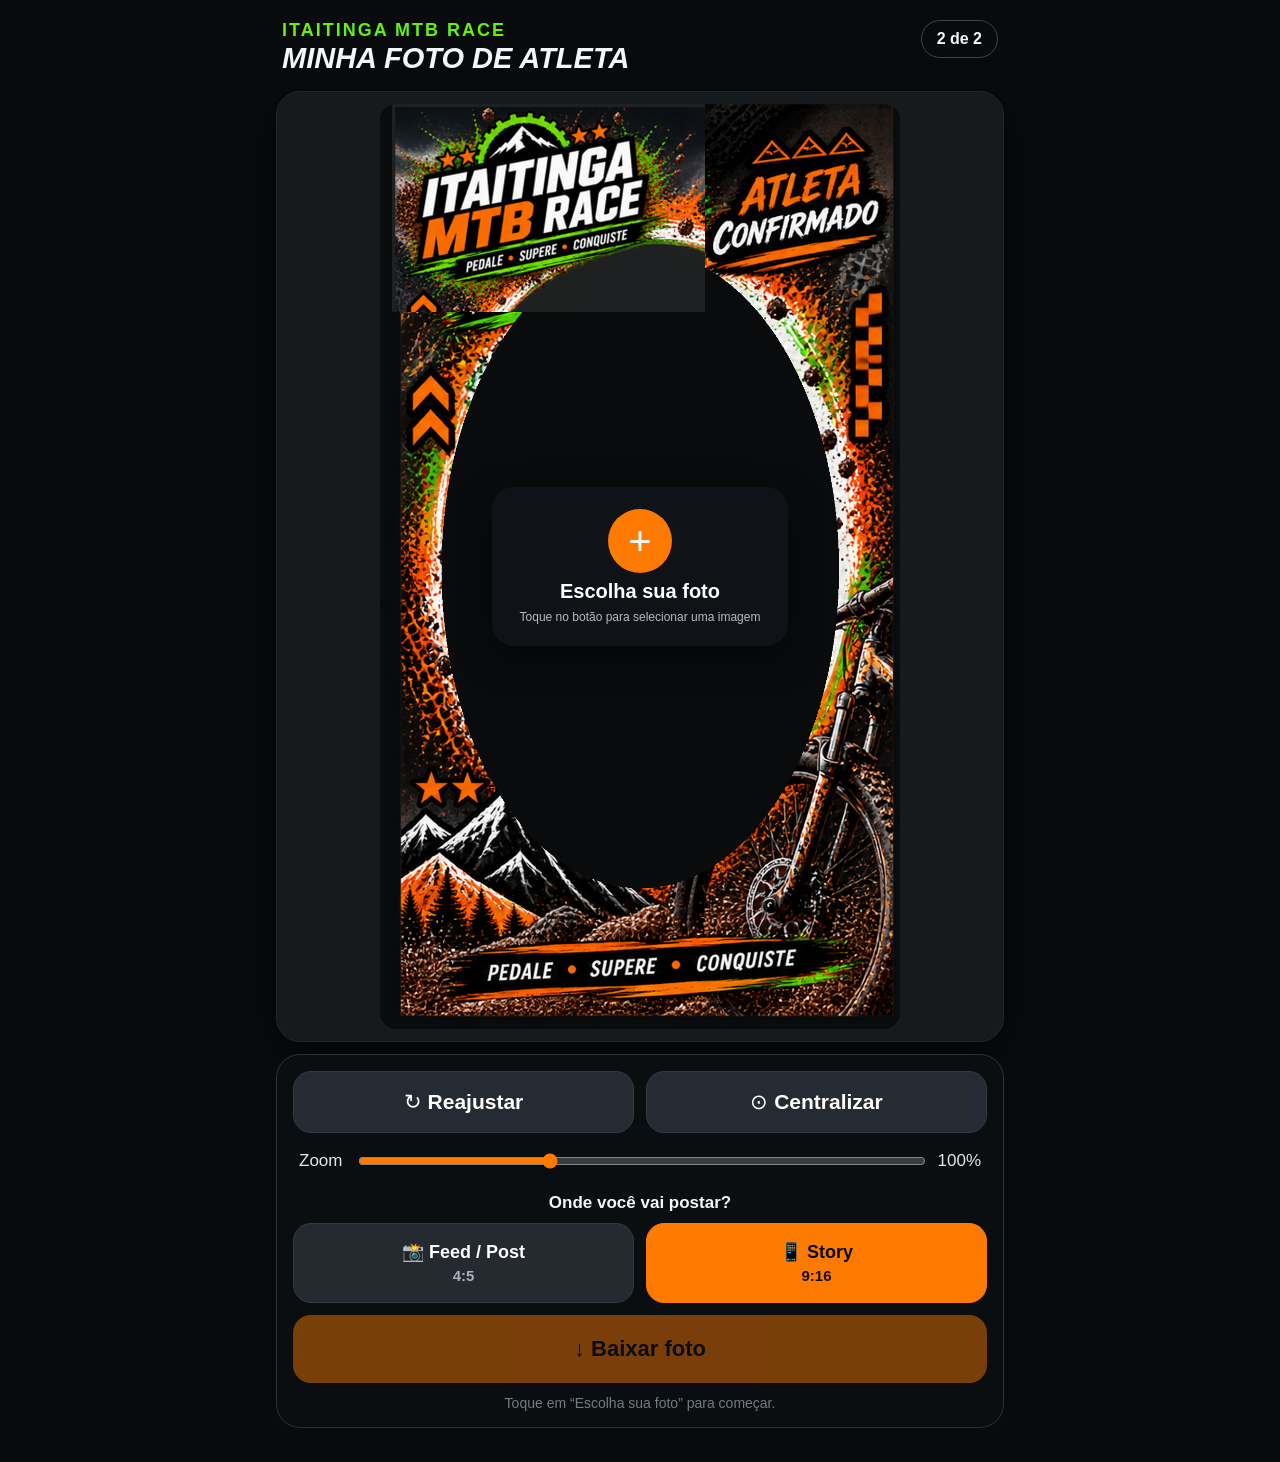
==== index.html @ 3fcb552c "Add files via upload" ====
<!doctype html>
<html lang="pt-BR">
<head>
  <meta charset="utf-8">
  <meta name="viewport" content="width=device-width,initial-scale=1,viewport-fit=cover">
  <meta name="theme-color" content="#0b0c0f">
  <title>Itaitinga MTB Race — Minha Foto de Atleta</title>
  <link rel="stylesheet" href="style.css">
</head>
<body>
  <main class="app">
    <header class="header">
      <div>
        <div class="brand">ITAITINGA MTB RACE</div>
        <h1>MINHA FOTO DE ATLETA</h1>
      </div>
      <div class="counter" id="counter">1 de 2</div>
    </header>

    <section class="preview-card">
      <div class="preview-wrap">
        <div class="preview-stage" id="previewStage" aria-label="Prévia da foto">
          <canvas id="previewCanvas"></canvas>
          <div class="empty-state" id="emptyState">
            <button class="choose-button" id="chooseButton" type="button" aria-label="Escolher sua foto">
              <span class="plus">+</span>
              <strong>Escolha sua foto</strong>
              <small>Toque no botão para selecionar uma imagem</small>
            </button>
          </div>
          <input id="fileInput" type="file" accept="image/*" hidden>
        </div>
      </div>
    </section>

    <section class="controls">
      <div class="control-row">
        <button class="secondary" id="resetButton" type="button">↻ <strong>Reajustar</strong></button>
        <button class="secondary" id="centerButton" type="button">⊙ <strong>Centralizar</strong></button>
      </div>

      <div class="zoom-row">
        <label for="zoom">Zoom</label>
        <input id="zoom" type="range" min="60" max="180" value="100" step="1">
        <output id="zoomValue">100%</output>
      </div>

      <div class="where">Onde você vai postar?</div>
      <div class="format-row">
        <button class="format" id="feedButton" type="button">
          <span>📸 <strong>Feed / Post</strong></span>
          <small>4:5</small>
        </button>
        <button class="format active" id="storyButton" type="button">
          <span>📱 <strong>Story</strong></span>
          <small>9:16</small>
        </button>
      </div>

      <button class="download" id="downloadButton" type="button">↓ Baixar foto</button>
      <p class="hint" id="hint">Toque em “Escolha sua foto” para começar.</p>
    </section>
  </main>
  <script src="app.js?v=12"></script>
</body>
</html>
---- style.css ----
*{box-sizing:border-box}
:root{
  --bg:#080a0c;
  --panel:#0e1114;
  --panel2:#171b20;
  --line:#2c333a;
  --text:#f5f6f7;
  --muted:#aeb4bb;
  --orange:#ff7a00;
}
html,body{margin:0;min-height:100%;background:var(--bg);color:var(--text);font-family:Arial,Helvetica,sans-serif}
body{display:flex;justify-content:center}
.app{width:min(760px,100%);padding:20px 16px 34px}
.header{display:flex;align-items:flex-start;justify-content:space-between;gap:16px;margin:0 6px 18px}
.brand{color:#63f20b;font-weight:900;letter-spacing:2px;font-size:18px}
h1{margin:2px 0 0;font-size:29px;line-height:1.05;font-style:italic;font-weight:900}
.counter{border:1px solid #3b424a;border-radius:30px;padding:9px 15px;font-weight:800;white-space:nowrap}
.preview-card{background:#161a1d;border:1px solid #20262c;border-radius:24px;padding:12px;box-shadow:0 10px 35px #0008}
.preview-wrap{width:100%;display:flex;justify-content:center}
.preview-stage{
  position:relative;
  width:min(100%,520px);
  aspect-ratio:9/16;
  overflow:hidden;
  background:#090b0d;
  border-radius:16px;
  touch-action:none;
  user-select:none;
}
#previewCanvas{position:absolute;inset:0;width:100%;height:100%;display:block}
.empty-state{position:absolute;inset:0;display:flex;align-items:center;justify-content:center;pointer-events:none}
.choose-button{
  pointer-events:auto;
  appearance:none;border:0;background:#101318e8;color:#fff;
  padding:22px 28px;border-radius:22px;display:flex;flex-direction:column;
  align-items:center;gap:7px;box-shadow:0 12px 35px #0008;cursor:pointer
}
.choose-button .plus{width:64px;height:64px;border-radius:50%;display:grid;place-items:center;background:var(--orange);font-size:40px;font-weight:300;line-height:1}
.choose-button strong{font-size:20px}
.choose-button small{color:#b7bcc2;font-size:12px}
.controls{margin-top:12px;background:#0b0e11;border:1px solid #2c3239;border-radius:24px;padding:16px}
.control-row{display:grid;grid-template-columns:1fr 1fr;gap:12px}
button{font:inherit}
.secondary{
  min-height:62px;border:1px solid #333b43;border-radius:18px;background:#252b32;color:#fff;
  font-size:21px;cursor:pointer
}
.secondary:active,.format:active,.download:active{transform:translateY(1px)}
.zoom-row{display:grid;grid-template-columns:auto 1fr auto;align-items:center;gap:14px;margin:18px 6px 22px}
.zoom-row label,.zoom-row output{font-size:17px;color:#e4e7ea}
input[type=range]{width:100%;accent-color:var(--orange)}
.where{text-align:center;font-weight:900;font-size:17px;margin-bottom:10px}
.format-row{display:grid;grid-template-columns:1fr 1fr;gap:12px}
.format{
  min-height:80px;border-radius:18px;border:1px solid #343b43;background:#242a30;color:#fff;
  cursor:pointer;display:flex;flex-direction:column;align-items:center;justify-content:center;gap:4px
}
.format span{font-size:18px}
.format small{font-size:15px;color:#aab0b7;font-weight:800}
.format.active{background:var(--orange);border-color:var(--orange);color:#090a0b}
.format.active small{color:#111}
.download{width:100%;margin-top:12px;min-height:68px;border:0;border-radius:18px;background:var(--orange);color:#0a0b0d;font-size:22px;font-weight:900;cursor:pointer}
.download:disabled{opacity:.45;cursor:not-allowed}
.hint{text-align:center;color:#737b83;margin:12px 0 0;font-size:14px}
@media (max-width:520px){
  .app{padding:16px 14px 26px}
  .brand{font-size:15px}
  h1{font-size:24px}
  .counter{font-size:14px;padding:8px 12px}
  .preview-card{padding:10px;border-radius:21px}
  .controls{padding:14px}
  .secondary{font-size:18px;min-height:58px}
}

/* Layout responsivo: a prévia precisa caber junto com os controles na tela do celular. */
@media (max-width:800px){
  body{overflow-x:hidden}
  .app{width:100%;padding:12px 12px 24px}
  .header{margin:0 4px 12px;gap:8px}
  .brand{font-size:15px}
  h1{font-size:24px;line-height:1.02}
  .counter{font-size:14px;padding:8px 12px}
  .preview-card{padding:8px;border-radius:20px}
  .preview-wrap{width:100%;align-items:center}
  .preview-stage{
    width:auto;
    height:min(50svh,620px);
    max-width:100%;
    aspect-ratio:9/16;
    flex:0 0 auto;
    border-radius:13px;
  }
  .controls{margin-top:10px;padding:12px;border-radius:20px}
  .secondary{min-height:54px;font-size:17px}
  .zoom-row{margin:14px 4px 16px;gap:10px}
  .zoom-row label,.zoom-row output{font-size:15px}
  .format{min-height:68px}
  .format span{font-size:16px}
  .format small{font-size:13px}
  .download{min-height:58px;font-size:20px}
}

/* Em celulares baixos, reduz ainda mais a prévia para nunca empurrar os controles para fora da tela. */
@media (max-width:800px) and (max-height:800px){
  .preview-stage{height:min(43svh,500px)}
}
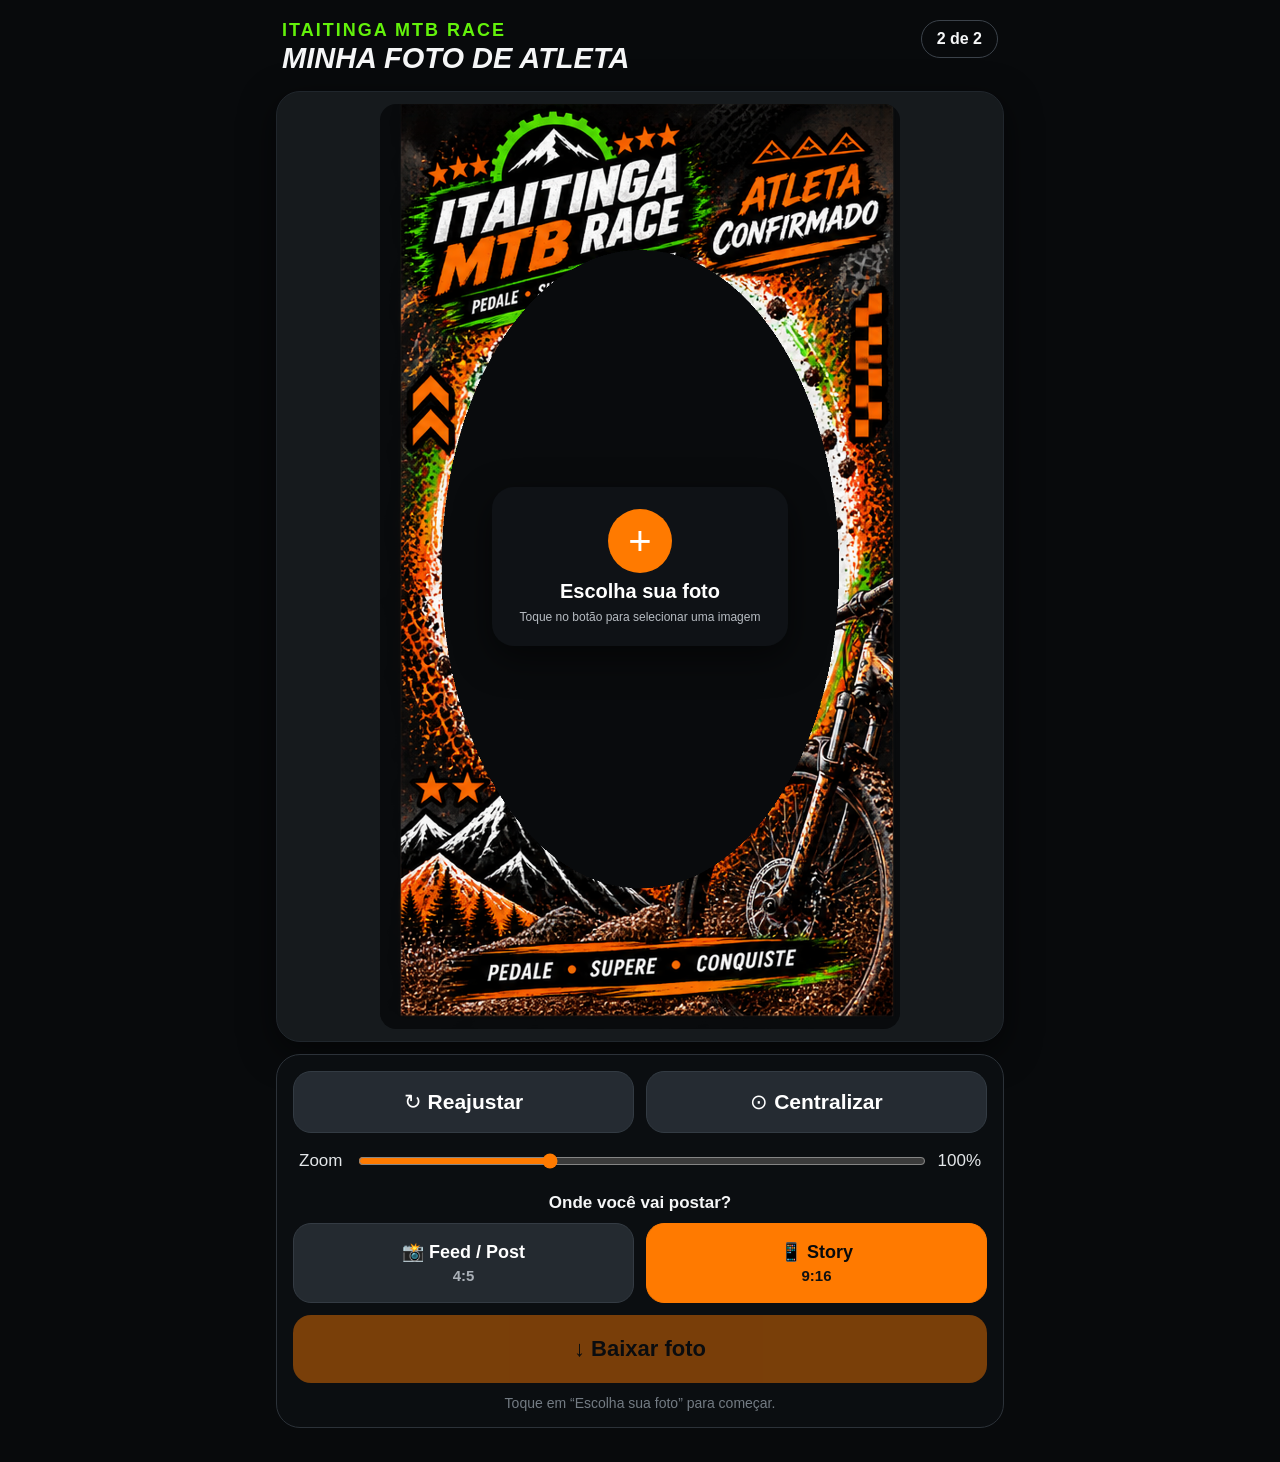
==== commit 1f5e5e9c: "Add files via upload" ====
--- a/index.html
+++ b/index.html
@@ -61,6 +61,6 @@
       <p class="hint" id="hint">Toque em “Escolha sua foto” para começar.</p>
     </section>
   </main>
-  <script src="app.js?v=12"></script>
+  <script src="app.js?v=10"></script>
 </body>
 </html>
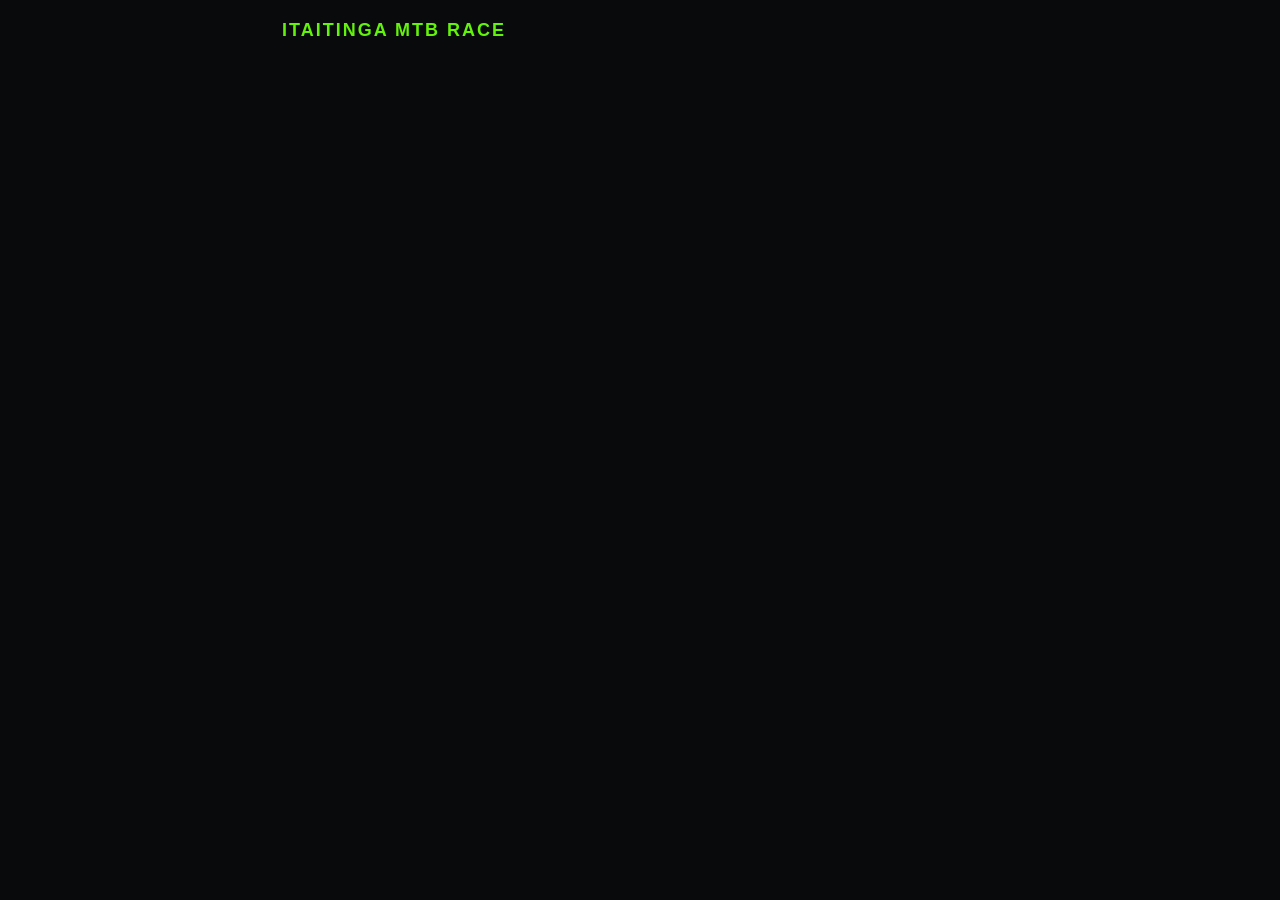
==== commit 3c1f2426: "Update index.html" ====
--- a/index.html
+++ b/index.html
@@ -12,7 +12,7 @@
     <header class="header">
       <div>
         <div class="brand">ITAITINGA MTB RACE</div>
-        <h1>MINHA FOTO DE ATLETA</h1>
+       <!-- <h1>MINHA FOTO DE ATLETA</h1><!--
       </div>
       <div class="counter" id="counter">1 de 2</div>
     </header>
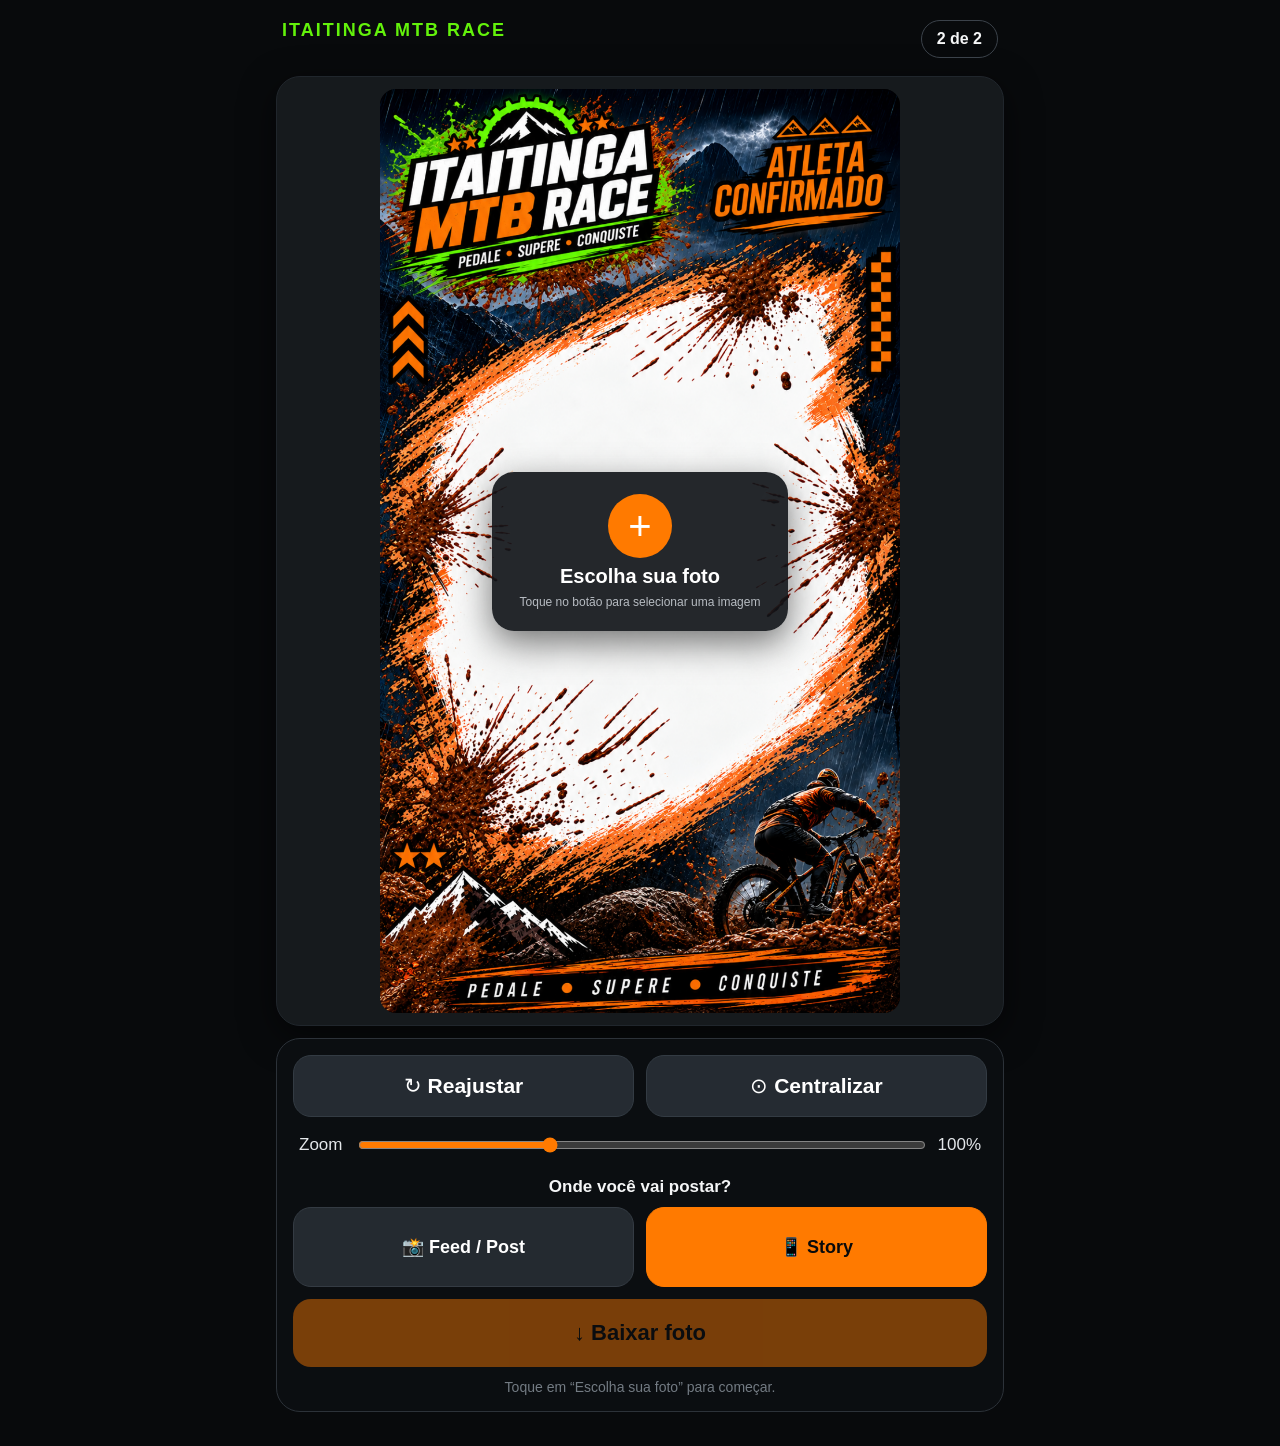
==== commit 39c3e23c: "Update index.html" ====
--- a/index.html
+++ b/index.html
@@ -12,7 +12,7 @@
     <header class="header">
       <div>
         <div class="brand">ITAITINGA MTB RACE</div>
-       <!-- <h1>MINHA FOTO DE ATLETA</h1><!--
+       <!-- <h1>MINHA FOTO DE ATLETA</h1>!-->
       </div>
       <div class="counter" id="counter">1 de 2</div>
     </header>
@@ -49,11 +49,11 @@
       <div class="format-row">
         <button class="format" id="feedButton" type="button">
           <span>📸 <strong>Feed / Post</strong></span>
-          <small>4:5</small>
+         <!-- <small>4:5</small>!-->
         </button>
         <button class="format active" id="storyButton" type="button">
           <span>📱 <strong>Story</strong></span>
-          <small>9:16</small>
+         <!-- <small>9:16</small>!-->
         </button>
       </div>
 
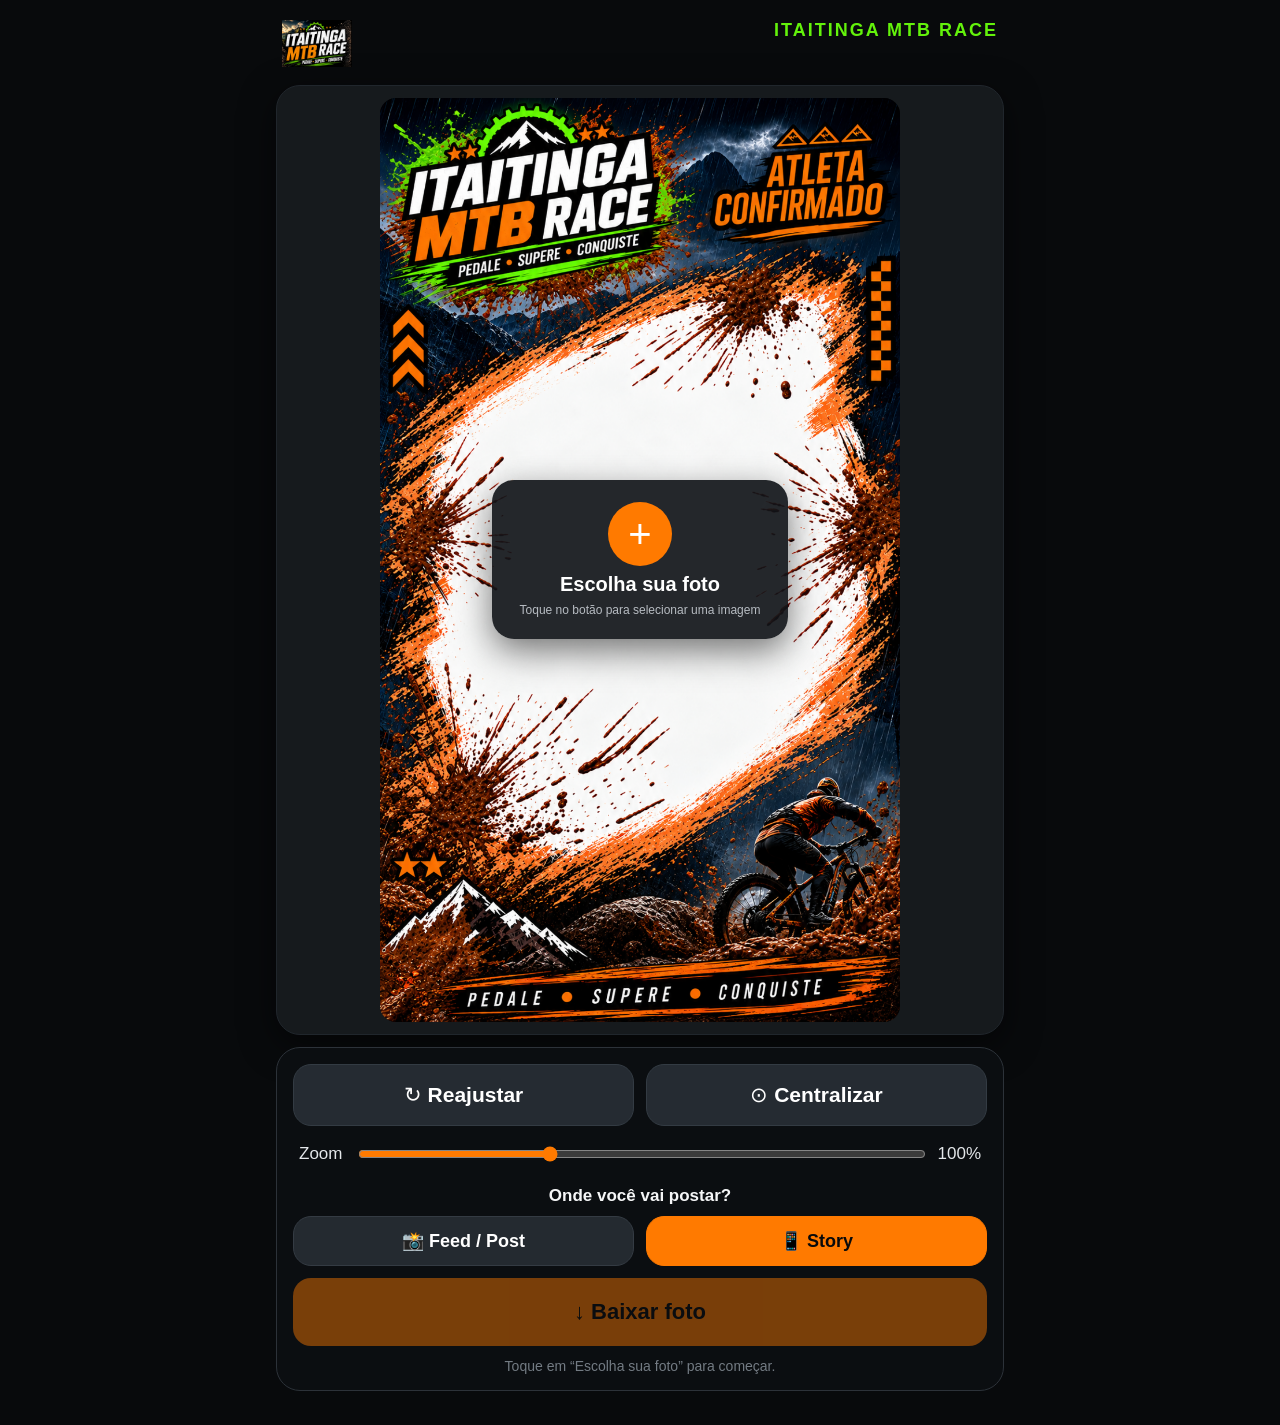
==== commit d7da3b4f: "Add files via upload" ====
--- a/index.html
+++ b/index.html
@@ -10,11 +10,10 @@
 <body>
   <main class="app">
     <header class="header">
+	<img src="./assets/logo.png" alt="Logo Itaitinga MTB" class="logo">
       <div>
         <div class="brand">ITAITINGA MTB RACE</div>
-       <!-- <h1>MINHA FOTO DE ATLETA</h1>!-->
       </div>
-      <div class="counter" id="counter">1 de 2</div>
     </header>
 
     <section class="preview-card">
@@ -49,11 +48,9 @@
       <div class="format-row">
         <button class="format" id="feedButton" type="button">
           <span>📸 <strong>Feed / Post</strong></span>
-         <!-- <small>4:5</small>!-->
         </button>
         <button class="format active" id="storyButton" type="button">
           <span>📱 <strong>Story</strong></span>
-         <!-- <small>9:16</small>!-->
         </button>
       </div>
 
--- a/style.css
+++ b/style.css
@@ -14,7 +14,7 @@
 .header{display:flex;align-items:flex-start;justify-content:space-between;gap:16px;margin:0 6px 18px}
 .brand{color:#63f20b;font-weight:900;letter-spacing:2px;font-size:18px}
 h1{margin:2px 0 0;font-size:29px;line-height:1.05;font-style:italic;font-weight:900}
-.counter{border:1px solid #3b424a;border-radius:30px;padding:9px 15px;font-weight:800;white-space:nowrap}
+/*.counter{border:1px solid #3b424a;border-radius:30px;padding:9px 15px;font-weight:800;white-space:nowrap}*/
 .preview-card{background:#161a1d;border:1px solid #20262c;border-radius:24px;padding:12px;box-shadow:0 10px 35px #0008}
 .preview-wrap{width:100%;display:flex;justify-content:center}
 .preview-stage{
@@ -52,7 +52,7 @@
 .where{text-align:center;font-weight:900;font-size:17px;margin-bottom:10px}
 .format-row{display:grid;grid-template-columns:1fr 1fr;gap:12px}
 .format{
-  min-height:80px;border-radius:18px;border:1px solid #343b43;background:#242a30;color:#fff;
+  min-height:50px;border-radius:18px;border:1px solid #343b43;background:#242a30;color:#fff;
   cursor:pointer;display:flex;flex-direction:column;align-items:center;justify-content:center;gap:4px
 }
 .format span{font-size:18px}
@@ -66,7 +66,7 @@
   .app{padding:16px 14px 26px}
   .brand{font-size:15px}
   h1{font-size:24px}
-  .counter{font-size:14px;padding:8px 12px}
+  /*.counter{font-size:14px;padding:8px 12px}*/
   .preview-card{padding:10px;border-radius:21px}
   .controls{padding:14px}
   .secondary{font-size:18px;min-height:58px}
@@ -79,7 +79,7 @@
   .header{margin:0 4px 12px;gap:8px}
   .brand{font-size:15px}
   h1{font-size:24px;line-height:1.02}
-  .counter{font-size:14px;padding:8px 12px}
+  /*.counter{font-size:14px;padding:8px 12px}*/
   .preview-card{padding:8px;border-radius:20px}
   .preview-wrap{width:100%;align-items:center}
   .preview-stage{
@@ -104,3 +104,10 @@
 @media (max-width:800px) and (max-height:800px){
   .preview-stage{height:min(43svh,500px)}
 }
+
+
+.logo {
+  width: 70px;
+  height: auto;
+  display: block;
+}
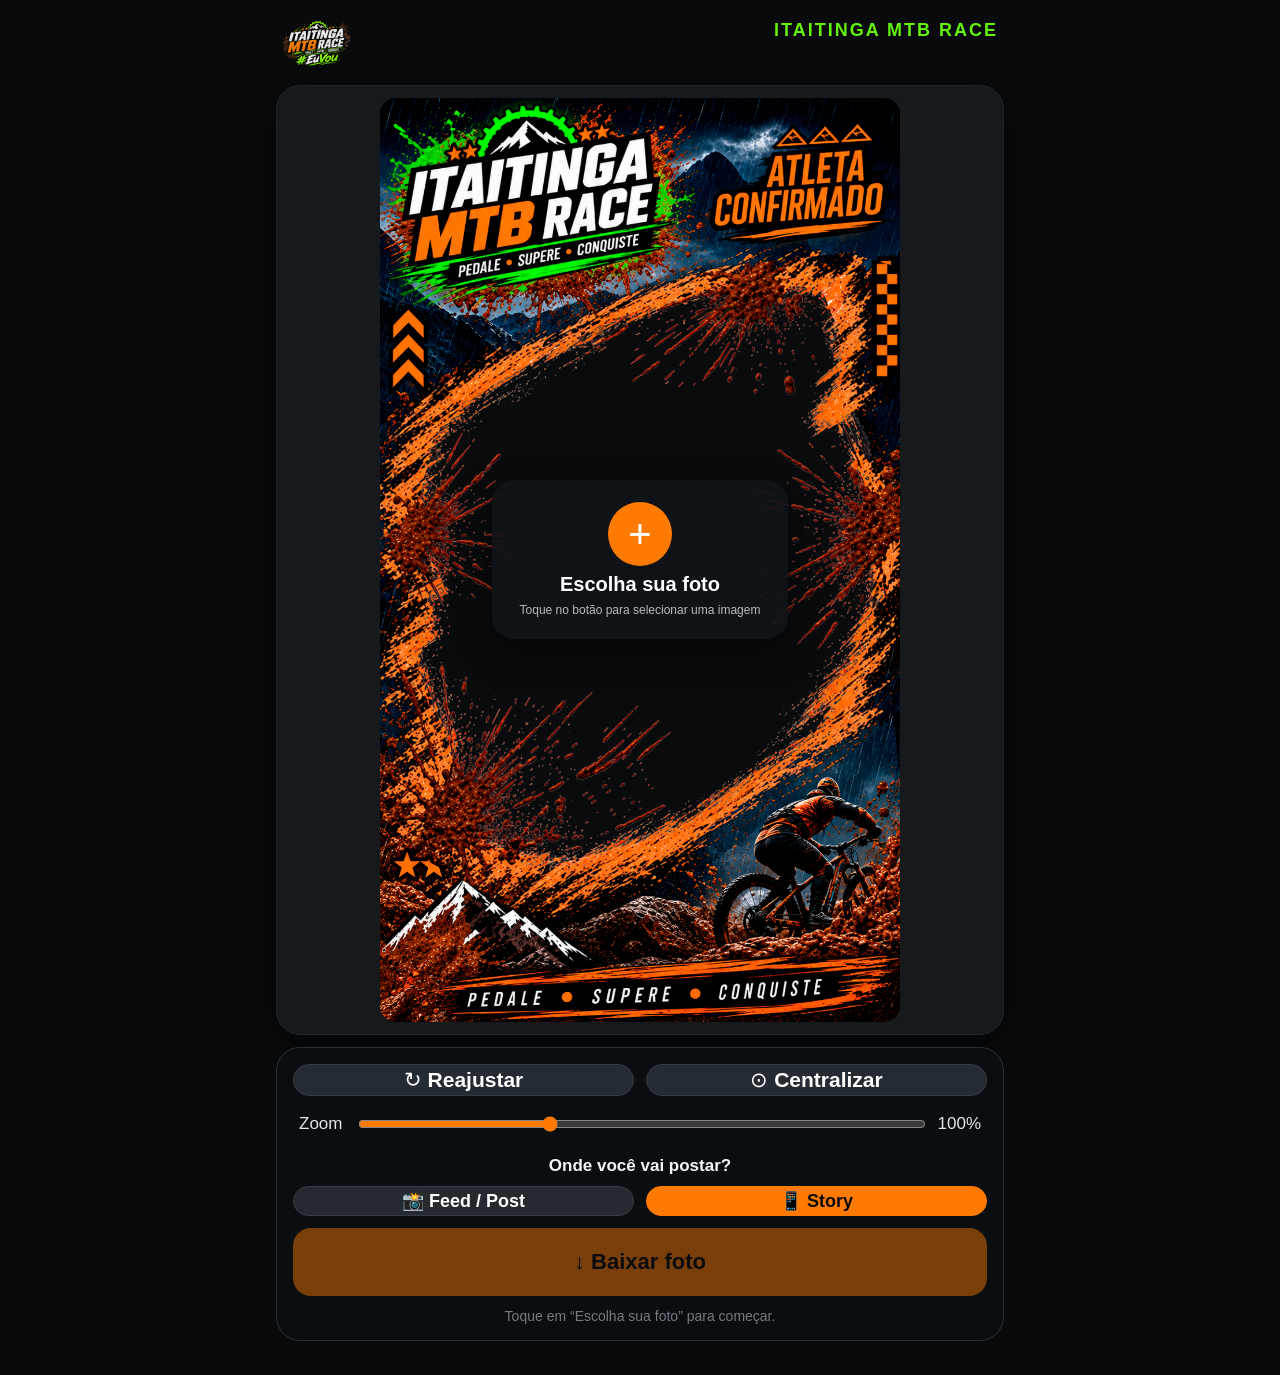
==== commit 5f038505: "Add files via upload" ====
--- a/index.html
+++ b/index.html
@@ -58,6 +58,6 @@
       <p class="hint" id="hint">Toque em “Escolha sua foto” para começar.</p>
     </section>
   </main>
-  <script src="app.js?v=10"></script>
+  <script src="app.js?v=11"></script>
 </body>
 </html>
--- a/style.css
+++ b/style.css
@@ -42,7 +42,7 @@
 .control-row{display:grid;grid-template-columns:1fr 1fr;gap:12px}
 button{font:inherit}
 .secondary{
-  min-height:62px;border:1px solid #333b43;border-radius:18px;background:#252b32;color:#fff;
+  min-height:32px;border:1px solid #333b43;border-radius:18px;background:#252b32;color:#fff;
   font-size:21px;cursor:pointer
 }
 .secondary:active,.format:active,.download:active{transform:translateY(1px)}
@@ -52,7 +52,7 @@
 .where{text-align:center;font-weight:900;font-size:17px;margin-bottom:10px}
 .format-row{display:grid;grid-template-columns:1fr 1fr;gap:12px}
 .format{
-  min-height:50px;border-radius:18px;border:1px solid #343b43;background:#242a30;color:#fff;
+  min-height:30px;border-radius:18px;border:1px solid #343b43;background:#242a30;color:#fff;
   cursor:pointer;display:flex;flex-direction:column;align-items:center;justify-content:center;gap:4px
 }
 .format span{font-size:18px}
@@ -97,7 +97,7 @@
   .format{min-height:68px}
   .format span{font-size:16px}
   .format small{font-size:13px}
-  .download{min-height:58px;font-size:20px}
+  .download{min-height:38px;font-size:20px}
 }
 
 /* Em celulares baixos, reduz ainda mais a prévia para nunca empurrar os controles para fora da tela. */
@@ -110,4 +110,4 @@
   width: 70px;
   height: auto;
   display: block;
-}+}
